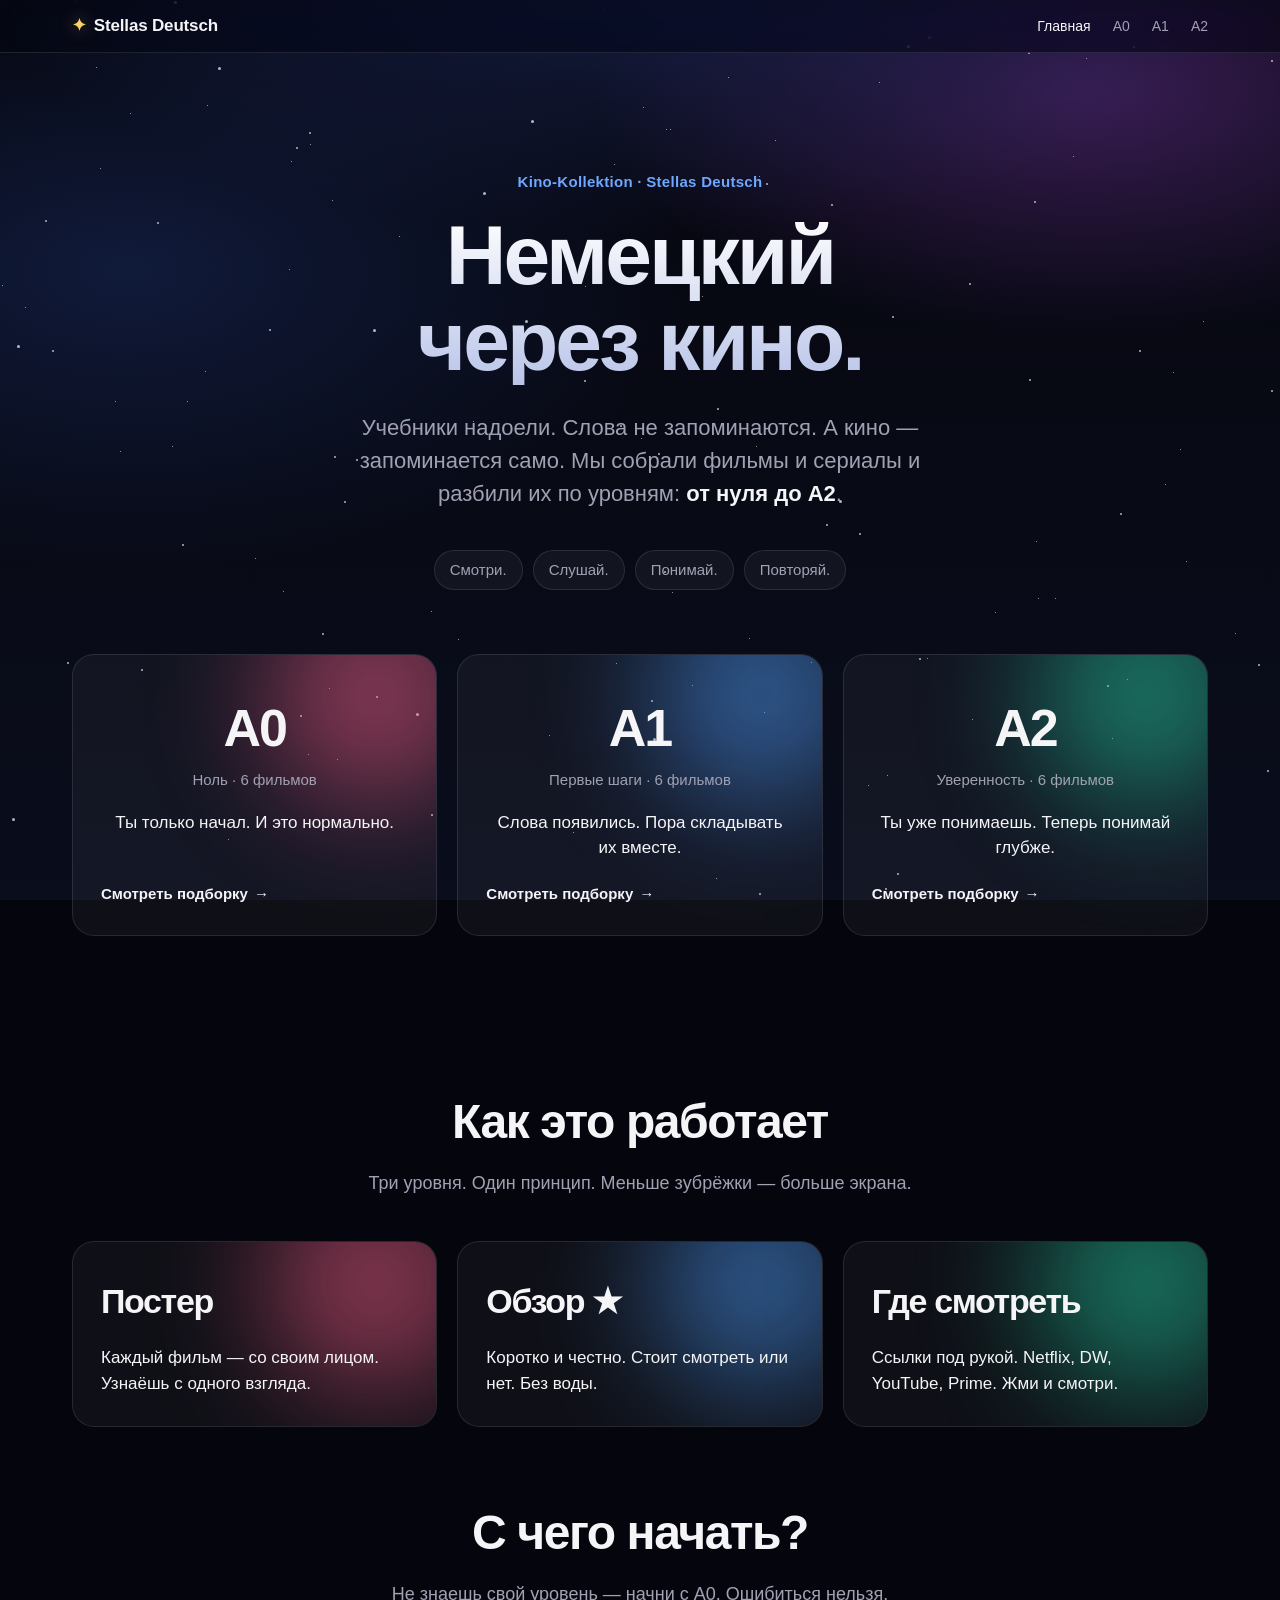
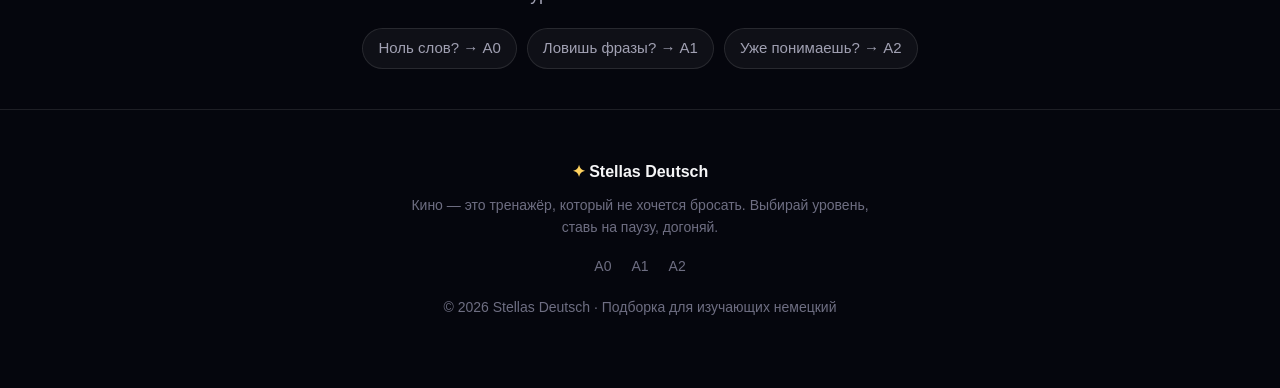
==== index.html @ bd238e07 "Stellas Deutsch — Kino-Kollektion for German A0/A1/A2 Apple-style, star-themed film catalog with per" ====
<!DOCTYPE html>
<html lang="ru">
<head>
  <meta charset="UTF-8" />
  <meta name="viewport" content="width=device-width, initial-scale=1.0" />
  <title>Stellas Deutsch — Кино для немецкого A0·A1·A2</title>
  <meta name="description" content="Подборка фильмов и сериалов для изучения немецкого языка. Уровни A0, A1, A2. Постеры, обзоры, оценки и где смотреть." />
  <link rel="stylesheet" href="assets/style.css" />
</head>
<body>
  <div class="sky"></div>
  <div class="stars"></div>

  <nav class="nav">
    <div class="nav-in">
      <a class="brand" href="index.html"><span class="logo-star">✦</span> Stellas Deutsch</a>
      <div class="nav-links">
        <a href="index.html" class="active">Главная</a>
        <a href="a0.html">A0</a>
        <a href="a1.html">A1</a>
        <a href="a2.html">A2</a>
      </div>
    </div>
  </nav>

  <header class="hero">
    <div class="eyebrow">Kino-Kollektion · Stellas Deutsch</div>
    <h1>Немецкий<br />через кино.</h1>
    <p class="lead">
      Учебники надоели. Слова не запоминаются. А кино — запоминается само.
      Мы собрали фильмы и сериалы и разбили их по уровням: <b>от нуля до A2</b>.
    </p>
    <div class="punch">
      <span>Смотри.</span>
      <span>Слушай.</span>
      <span>Понимай.</span>
      <span>Повторяй.</span>
    </div>

    <section class="wrap">
      <div class="levels-grid" id="level-cards"></div>
    </section>
  </header>

  <main class="wrap">
    <section class="section">
      <div class="section-head">
        <h2>Как это работает</h2>
        <p>Три уровня. Один принцип. Меньше зубрёжки — больше экрана.</p>
      </div>
      <div class="levels-grid" style="margin-top:0">
        <div class="level-card" style="min-height:auto">
          <div class="glow" style="background:#ff5e8a"></div>
          <div class="level-code" style="font-size:34px">Постер</div>
          <div class="ltag">Каждый фильм — со своим лицом. Узнаёшь с одного взгляда.</div>
        </div>
        <div class="level-card" style="min-height:auto">
          <div class="glow" style="background:#4d9fff"></div>
          <div class="level-code" style="font-size:34px">Обзор ★</div>
          <div class="ltag">Коротко и честно. Стоит смотреть или нет. Без воды.</div>
        </div>
        <div class="level-card" style="min-height:auto">
          <div class="glow" style="background:#22d3a6"></div>
          <div class="level-code" style="font-size:34px">Где смотреть</div>
          <div class="ltag">Ссылки под рукой. Netflix, DW, YouTube, Prime. Жми и смотри.</div>
        </div>
      </div>
    </section>

    <section class="section" style="text-align:center;padding-top:30px">
      <div class="section-head" style="margin-bottom:20px">
        <h2>С чего начать?</h2>
        <p>Не знаешь свой уровень — начни с A0. Ошибиться нельзя.</p>
      </div>
      <div class="punch" style="margin-top:8px">
        <span>Ноль слов? → A0</span>
        <span>Ловишь фразы? → A1</span>
        <span>Уже понимаешь? → A2</span>
      </div>
    </section>
  </main>

  <footer class="footer">
    <div class="fbrand"><span style="color:var(--star)">✦</span> Stellas Deutsch</div>
    <div class="fline">Кино — это тренажёр, который не хочется бросать. Выбирай уровень, ставь на паузу, догоняй.</div>
    <div class="fnav">
      <a href="a0.html">A0</a>
      <a href="a1.html">A1</a>
      <a href="a2.html">A2</a>
    </div>
    <div>© 2026 Stellas Deutsch · Подборка для изучающих немецкий</div>
  </footer>

  <script src="assets/data.js"></script>
  <script src="assets/app.js"></script>
  <script>renderLevelCards();</script>
</body>
</html>
---- assets/style.css ----
/* =========================================================
   Stellas Deutsch — Kino
   Apple-стиль · звёздная тематика
   ========================================================= */

:root {
  --bg: #05060d;
  --bg-2: #0a0d1c;
  --ink: #f5f5f7;
  --ink-dim: #a1a1b3;
  --ink-faint: #6e6e82;
  --line: rgba(255, 255, 255, 0.10);
  --card: rgba(255, 255, 255, 0.045);
  --card-hover: rgba(255, 255, 255, 0.075);
  --star: #ffd25f;
  --accent: #6ea8ff;
  --accent-a0: #ff5e8a;
  --accent-a1: #4d9fff;
  --accent-a2: #22d3a6;
  --radius: 22px;
  --maxw: 1180px;
  --ease: cubic-bezier(0.22, 1, 0.36, 1);
}

* { margin: 0; padding: 0; box-sizing: border-box; }

html { scroll-behavior: smooth; }

body {
  font-family: -apple-system, BlinkMacSystemFont, "SF Pro Display",
    "SF Pro Text", "Segoe UI", Roboto, Helvetica, Arial, sans-serif;
  background: var(--bg);
  color: var(--ink);
  line-height: 1.5;
  -webkit-font-smoothing: antialiased;
  text-rendering: optimizeLegibility;
  overflow-x: hidden;
}

a { color: inherit; text-decoration: none; }
img { max-width: 100%; display: block; }

/* ---------- Звёздный фон ---------- */
.sky {
  position: fixed;
  inset: 0;
  z-index: -2;
  background:
    radial-gradient(ellipse 90% 60% at 50% -10%, #1a2350 0%, transparent 60%),
    radial-gradient(ellipse 70% 50% at 85% 10%, #3a1d54 0%, transparent 55%),
    radial-gradient(ellipse 80% 60% at 10% 30%, #101a3a 0%, transparent 55%),
    linear-gradient(180deg, var(--bg) 0%, var(--bg-2) 100%);
}
.stars {
  position: fixed;
  inset: 0;
  z-index: -1;
  pointer-events: none;
}
.stars i {
  position: absolute;
  width: 2px; height: 2px;
  border-radius: 50%;
  background: #fff;
  opacity: 0.7;
  animation: twinkle var(--dur, 4s) var(--ease) infinite alternate;
}
@keyframes twinkle {
  from { opacity: 0.15; transform: scale(0.6); }
  to   { opacity: 0.95; transform: scale(1.15); }
}
.shooting {
  position: absolute;
  width: 120px; height: 1px;
  background: linear-gradient(90deg, #fff, transparent);
  opacity: 0;
  filter: drop-shadow(0 0 6px #fff);
}

/* ---------- Навигация ---------- */
.nav {
  position: sticky;
  top: 0;
  z-index: 100;
  backdrop-filter: saturate(180%) blur(20px);
  -webkit-backdrop-filter: saturate(180%) blur(20px);
  background: rgba(6, 8, 16, 0.62);
  border-bottom: 1px solid var(--line);
}
.nav-in {
  max-width: var(--maxw);
  margin: 0 auto;
  padding: 0 22px;
  height: 52px;
  display: flex;
  align-items: center;
  gap: 26px;
}
.brand {
  font-weight: 600;
  letter-spacing: -0.01em;
  display: flex;
  align-items: center;
  gap: 8px;
  font-size: 17px;
}
.brand .logo-star { color: var(--star); filter: drop-shadow(0 0 8px rgba(255,210,95,.5)); }
.nav-links {
  display: flex;
  gap: 22px;
  margin-left: auto;
  font-size: 14px;
  color: var(--ink-dim);
}
.nav-links a { transition: color 0.2s; }
.nav-links a:hover, .nav-links a.active { color: var(--ink); }

/* ---------- Общий контейнер ---------- */
.wrap { max-width: var(--maxw); margin: 0 auto; padding: 0 22px; }

/* ---------- Hero ---------- */
.hero {
  text-align: center;
  padding: 118px 22px 70px;
  position: relative;
}
.eyebrow {
  font-size: 15px;
  font-weight: 600;
  letter-spacing: 0.02em;
  color: var(--accent);
  margin-bottom: 18px;
}
.hero h1 {
  font-size: clamp(40px, 7vw, 84px);
  line-height: 1.03;
  font-weight: 700;
  letter-spacing: -0.035em;
  background: linear-gradient(180deg, #fff 0%, #b9c4e8 100%);
  -webkit-background-clip: text;
  background-clip: text;
  color: transparent;
}
.hero .lead {
  max-width: 620px;
  margin: 26px auto 0;
  font-size: clamp(18px, 2.4vw, 22px);
  color: var(--ink-dim);
  line-height: 1.5;
}
.hero .lead b { color: var(--ink); font-weight: 600; }

/* Kicker-строчки в стиле Шынгыса */
.punch {
  margin: 40px auto 0;
  display: flex;
  flex-wrap: wrap;
  gap: 10px;
  justify-content: center;
  max-width: 640px;
}
.punch span {
  font-size: 15px;
  padding: 8px 15px;
  border: 1px solid var(--line);
  border-radius: 999px;
  color: var(--ink-dim);
  background: var(--card);
}

/* ---------- Кнопки уровней (главная) ---------- */
.levels-grid {
  display: grid;
  grid-template-columns: repeat(3, 1fr);
  gap: 20px;
  margin-top: 64px;
}
.level-card {
  position: relative;
  border: 1px solid var(--line);
  border-radius: var(--radius);
  padding: 34px 28px 30px;
  background: var(--card);
  overflow: hidden;
  transition: transform 0.5s var(--ease), border-color 0.4s, background 0.4s;
  display: flex;
  flex-direction: column;
  min-height: 260px;
}
.level-card:hover {
  transform: translateY(-6px);
  border-color: rgba(255,255,255,0.22);
  background: var(--card-hover);
}
.level-card .glow {
  position: absolute;
  width: 220px; height: 220px;
  border-radius: 50%;
  filter: blur(60px);
  opacity: 0.5;
  top: -70px; right: -50px;
  z-index: 0;
}
.level-card > * { position: relative; z-index: 1; }
.level-code {
  font-size: 52px;
  font-weight: 700;
  letter-spacing: -0.04em;
}
.level-card .lname { font-size: 15px; color: var(--ink-dim); margin-top: 2px; }
.level-card .ltag { margin-top: 18px; font-size: 17px; color: var(--ink); font-weight: 500; }
.level-card .go {
  margin-top: auto;
  padding-top: 22px;
  font-size: 15px;
  font-weight: 600;
  display: inline-flex;
  align-items: center;
  gap: 6px;
}
.level-card .go .arrow { transition: transform 0.3s var(--ease); }
.level-card:hover .go .arrow { transform: translateX(5px); }

/* ---------- Заголовок секции ---------- */
.section { padding: 80px 0 40px; }
.section-head { text-align: center; margin-bottom: 44px; }
.section-head h2 {
  font-size: clamp(30px, 4.5vw, 48px);
  font-weight: 700;
  letter-spacing: -0.03em;
}
.section-head p { color: var(--ink-dim); margin-top: 12px; font-size: 18px; }

/* ---------- Шапка уровня (страницы A0/A1/A2) ---------- */
.level-hero {
  text-align: center;
  padding: 96px 22px 54px;
  position: relative;
}
.level-badge {
  display: inline-flex;
  align-items: center;
  gap: 8px;
  font-size: 14px;
  font-weight: 600;
  padding: 7px 16px;
  border-radius: 999px;
  border: 1px solid var(--line);
  background: var(--card);
  margin-bottom: 22px;
}
.level-hero h1 {
  font-size: clamp(46px, 9vw, 120px);
  font-weight: 700;
  letter-spacing: -0.045em;
  line-height: 0.95;
}
.level-hero .sub { font-size: clamp(19px, 3vw, 26px); font-weight: 600; margin-top: 12px; }
.level-hero .intro {
  max-width: 640px;
  margin: 24px auto 0;
  color: var(--ink-dim);
  font-size: 18px;
  line-height: 1.6;
}

/* ---------- Панель управления (сортировка/фильтр) ---------- */
.controls {
  position: sticky;
  top: 52px;
  z-index: 50;
  backdrop-filter: saturate(180%) blur(18px);
  -webkit-backdrop-filter: saturate(180%) blur(18px);
  background: rgba(6, 8, 16, 0.55);
  border-top: 1px solid var(--line);
  border-bottom: 1px solid var(--line);
  padding: 14px 0;
  margin-bottom: 34px;
}
.controls-in {
  max-width: var(--maxw);
  margin: 0 auto;
  padding: 0 22px;
  display: flex;
  flex-wrap: wrap;
  align-items: center;
  gap: 12px;
}
.search {
  flex: 1 1 210px;
  min-width: 180px;
  position: relative;
}
.search input {
  width: 100%;
  background: var(--card);
  border: 1px solid var(--line);
  color: var(--ink);
  border-radius: 12px;
  padding: 11px 14px 11px 38px;
  font-size: 15px;
  font-family: inherit;
  transition: border-color 0.2s, background 0.2s;
}
.search input:focus { outline: none; border-color: var(--accent); background: rgba(255,255,255,0.07); }
.search input::placeholder { color: var(--ink-faint); }
.search .ico {
  position: absolute; left: 13px; top: 50%;
  transform: translateY(-50%);
  color: var(--ink-faint); font-size: 15px;
}

.select-wrap { position: relative; }
.select-wrap::after {
  content: "▾";
  position: absolute; right: 13px; top: 50%;
  transform: translateY(-50%);
  pointer-events: none;
  color: var(--ink-faint);
  font-size: 12px;
}
select {
  appearance: none;
  -webkit-appearance: none;
  background: var(--card);
  border: 1px solid var(--line);
  color: var(--ink);
  border-radius: 12px;
  padding: 11px 34px 11px 14px;
  font-size: 15px;
  font-family: inherit;
  cursor: pointer;
  transition: border-color 0.2s;
}
select:focus { outline: none; border-color: var(--accent); }
select option { background: #12162a; color: var(--ink); }

/* Фильтр-чипы по жанрам */
.chips { display: flex; flex-wrap: wrap; gap: 8px; margin: 0 auto 30px; }
.chip {
  font-size: 14px;
  padding: 8px 15px;
  border-radius: 999px;
  border: 1px solid var(--line);
  background: var(--card);
  color: var(--ink-dim);
  cursor: pointer;
  transition: all 0.2s var(--ease);
  white-space: nowrap;
}
.chip:hover { color: var(--ink); border-color: rgba(255,255,255,0.25); }
.chip.active {
  background: var(--ink);
  color: #05060d;
  border-color: var(--ink);
  font-weight: 600;
}

.result-count { font-size: 14px; color: var(--ink-faint); margin-left: auto; }

/* ---------- Сетка карточек ---------- */
.grid {
  display: grid;
  grid-template-columns: repeat(auto-fill, minmax(300px, 1fr));
  gap: 24px;
  padding-bottom: 90px;
}
.card {
  border: 1px solid var(--line);
  border-radius: var(--radius);
  overflow: hidden;
  background: var(--card);
  transition: transform 0.5s var(--ease), border-color 0.4s, background 0.4s;
  display: flex;
  flex-direction: column;
  opacity: 0;
  transform: translateY(18px);
  animation: rise 0.6s var(--ease) forwards;
}
@keyframes rise { to { opacity: 1; transform: translateY(0); } }
.card:hover {
  transform: translateY(-7px);
  border-color: rgba(255,255,255,0.22);
  background: var(--card-hover);
}

/* Постер (генерируется CSS-градиентом) */
.poster {
  position: relative;
  aspect-ratio: 3 / 4;
  display: flex;
  align-items: center;
  justify-content: center;
  overflow: hidden;
}
.poster .grad { position: absolute; inset: 0; }
.poster .grain {
  position: absolute; inset: 0;
  background:
    radial-gradient(1px 1px at 20% 30%, rgba(255,255,255,.9), transparent),
    radial-gradient(1px 1px at 70% 20%, rgba(255,255,255,.7), transparent),
    radial-gradient(1px 1px at 40% 70%, rgba(255,255,255,.8), transparent),
    radial-gradient(1px 1px at 85% 60%, rgba(255,255,255,.6), transparent),
    radial-gradient(1.5px 1.5px at 55% 45%, rgba(255,255,255,.9), transparent),
    radial-gradient(1px 1px at 15% 80%, rgba(255,255,255,.7), transparent);
}
.poster .glyph {
  position: relative;
  font-size: 78px;
  filter: drop-shadow(0 6px 20px rgba(0,0,0,.35));
  transition: transform 0.6s var(--ease);
}
.card:hover .poster .glyph { transform: scale(1.12) translateY(-4px); }
.poster .lvl-tag {
  position: absolute;
  top: 14px; left: 14px;
  font-size: 12px;
  font-weight: 700;
  letter-spacing: 0.02em;
  padding: 5px 11px;
  border-radius: 999px;
  background: rgba(0,0,0,0.4);
  backdrop-filter: blur(6px);
  border: 1px solid rgba(255,255,255,0.25);
}
.poster .title-plate {
  position: absolute;
  left: 0; right: 0; bottom: 0;
  padding: 40px 16px 14px;
  background: linear-gradient(0deg, rgba(0,0,0,.72), transparent);
}
.poster .title-plate .t { font-size: 20px; font-weight: 700; letter-spacing: -0.01em; }
.poster .title-plate .tr { font-size: 13px; color: rgba(255,255,255,0.75); margin-top: 1px; }

/* Тело карточки */
.card-body { padding: 16px 18px 20px; display: flex; flex-direction: column; flex: 1; }
.meta-row {
  display: flex;
  align-items: center;
  gap: 10px;
  font-size: 13px;
  color: var(--ink-faint);
  margin-bottom: 12px;
  flex-wrap: wrap;
}
.meta-row .dot { width: 3px; height: 3px; border-radius: 50%; background: currentColor; }
.genre-pill {
  font-size: 12px;
  color: var(--ink-dim);
  border: 1px solid var(--line);
  padding: 3px 9px;
  border-radius: 999px;
}

/* Рейтинг звёздами */
.rating { display: flex; align-items: center; gap: 8px; margin-bottom: 12px; }
.stars-row { display: inline-flex; gap: 2px; }
.stars-row .s { font-size: 15px; color: rgba(255,255,255,0.18); position: relative; }
.stars-row .s.full { color: var(--star); }
.stars-row .s.half {
  color: rgba(255,255,255,0.18);
}
.stars-row .s.half::before {
  content: "★";
  position: absolute; left: 0; top: 0;
  width: 50%; overflow: hidden;
  color: var(--star);
}
.rating .num { font-size: 14px; font-weight: 600; color: var(--ink); }

.review { font-size: 14.5px; color: var(--ink-dim); line-height: 1.62; flex: 1; }

/* Ссылки где смотреть */
.watch { margin-top: 18px; }
.watch-label { font-size: 12px; color: var(--ink-faint); margin-bottom: 8px; letter-spacing: 0.03em; }
.watch-links { display: flex; flex-wrap: wrap; gap: 8px; }
.watch-links a {
  font-size: 13px;
  font-weight: 500;
  padding: 8px 13px;
  border-radius: 10px;
  border: 1px solid var(--line);
  background: rgba(255,255,255,0.03);
  color: var(--ink);
  transition: all 0.2s var(--ease);
  display: inline-flex;
  align-items: center;
  gap: 6px;
}
.watch-links a:hover { background: var(--ink); color: #05060d; border-color: var(--ink); }
.watch-links a .ext { opacity: 0.5; font-size: 11px; }
.watch-links a:hover .ext { opacity: 0.7; }

/* Пусто */
.empty {
  text-align: center;
  padding: 80px 20px;
  color: var(--ink-faint);
  grid-column: 1 / -1;
}
.empty .big { font-size: 22px; color: var(--ink-dim); margin-bottom: 8px; font-weight: 600; }

/* ---------- Футер ---------- */
.footer {
  border-top: 1px solid var(--line);
  padding: 50px 22px 70px;
  text-align: center;
  color: var(--ink-faint);
  font-size: 14px;
}
.footer .fbrand { color: var(--ink); font-weight: 600; font-size: 16px; margin-bottom: 10px; }
.footer .fline { max-width: 460px; margin: 0 auto 18px; line-height: 1.6; }
.footer .fnav { display: flex; gap: 20px; justify-content: center; margin-bottom: 20px; }
.footer .fnav a:hover { color: var(--ink); }

/* ---------- Адаптив ---------- */
@media (max-width: 760px) {
  .levels-grid { grid-template-columns: 1fr; }
  .nav-links { gap: 16px; }
  .result-count { width: 100%; margin: 4px 0 0; text-align: right; }
  .hero { padding-top: 84px; }
}

@media (prefers-reduced-motion: reduce) {
  * { animation: none !important; scroll-behavior: auto; }
  .card { opacity: 1; transform: none; }
}
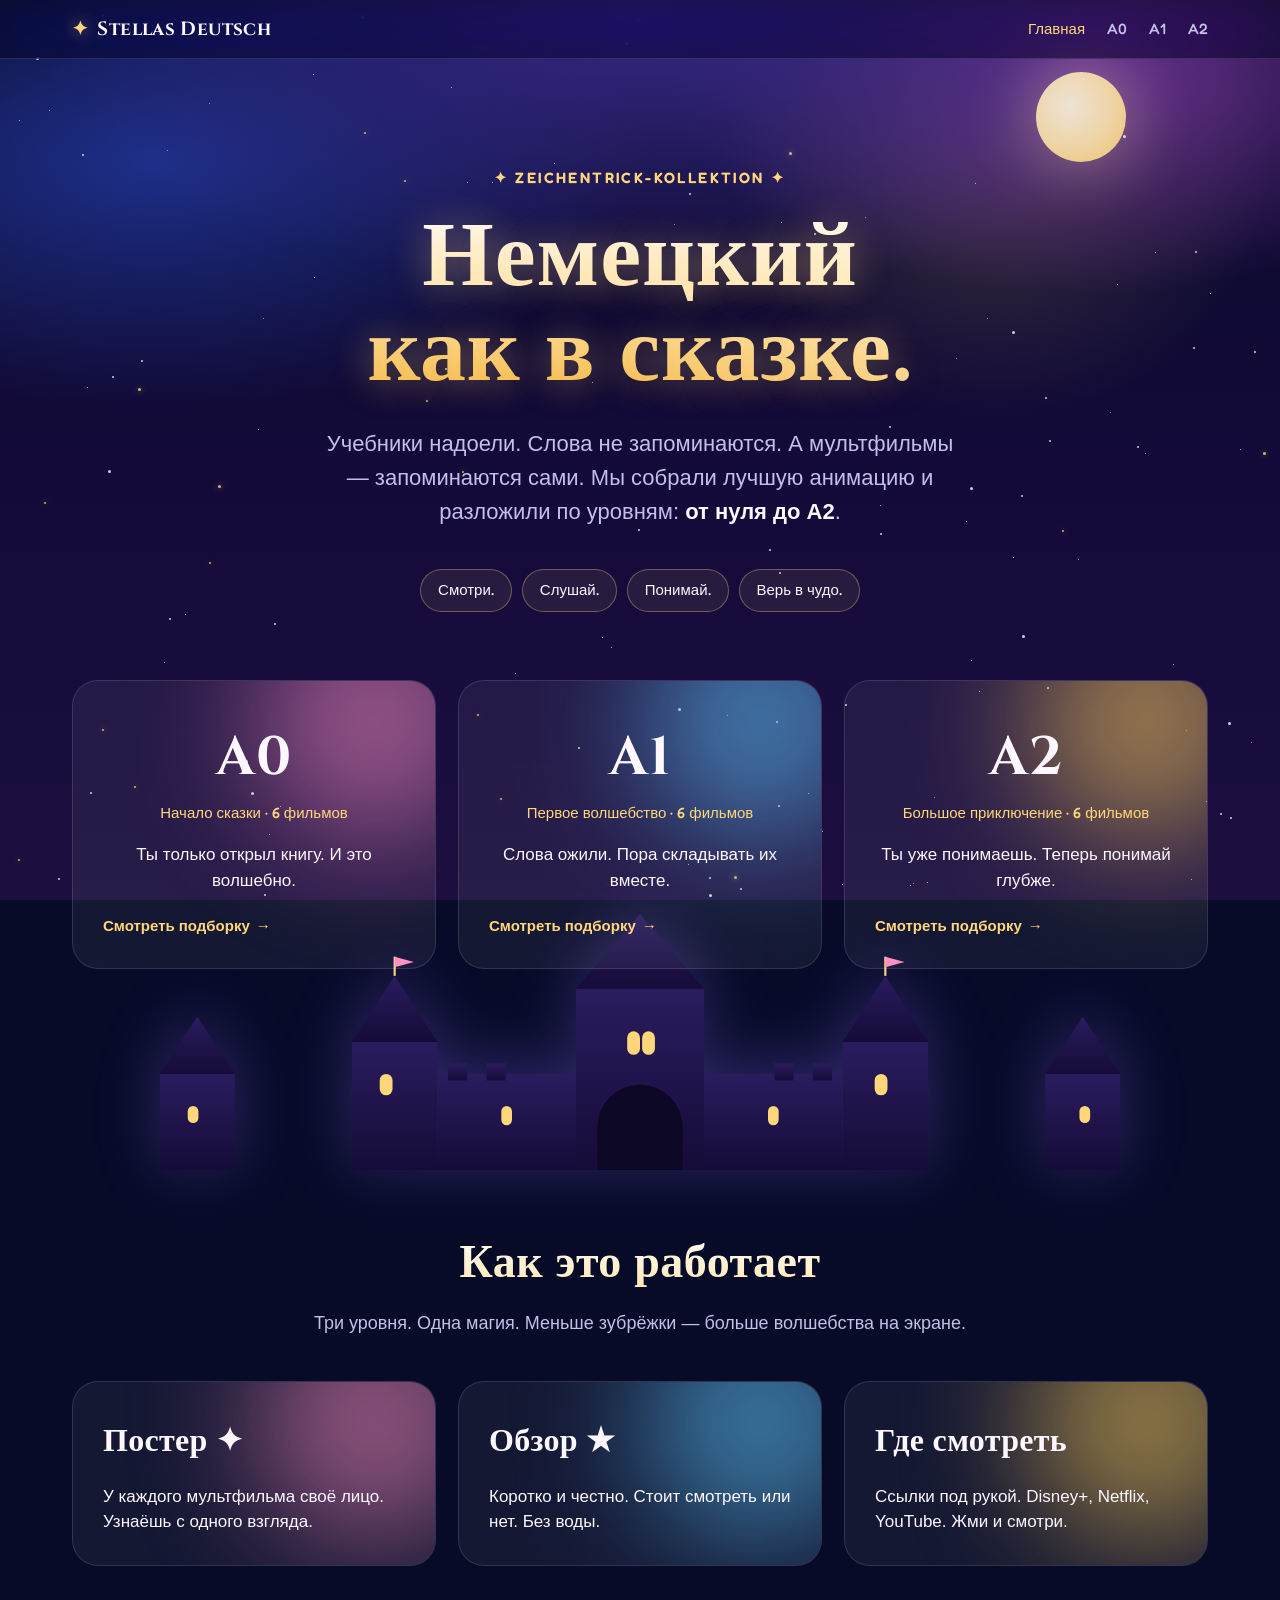
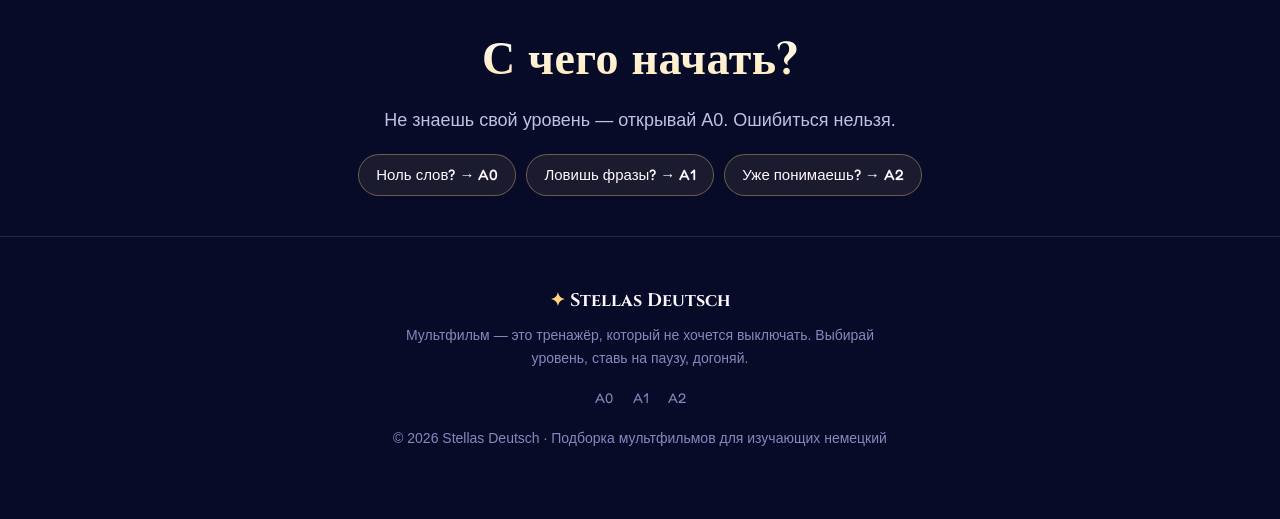
==== commit d2159543: "Re-theme to magical Disney style; swap catalog to cartoons - Fairytale night sky: moon, gold sparkle" ====
--- a/index.html
+++ b/index.html
@@ -3,8 +3,11 @@
 <head>
   <meta charset="UTF-8" />
   <meta name="viewport" content="width=device-width, initial-scale=1.0" />
-  <title>Stellas Deutsch — Кино для немецкого A0·A1·A2</title>
-  <meta name="description" content="Подборка фильмов и сериалов для изучения немецкого языка. Уровни A0, A1, A2. Постеры, обзоры, оценки и где смотреть." />
+  <title>Stellas Deutsch — Мультфильмы для немецкого A0·A1·A2</title>
+  <meta name="description" content="Волшебная подборка мультфильмов для изучения немецкого языка. Уровни A0, A1, A2. Постеры, обзоры, оценки и где смотреть." />
+  <link rel="preconnect" href="https://fonts.googleapis.com" />
+  <link rel="preconnect" href="https://fonts.gstatic.com" crossorigin />
+  <link href="https://fonts.googleapis.com/css2?family=Cinzel:wght@600;700&family=Fredoka:wght@400;500;600;700&display=swap" rel="stylesheet" />
   <link rel="stylesheet" href="assets/style.css" />
 </head>
 <body>
@@ -24,53 +27,111 @@
   </nav>
 
   <header class="hero">
-    <div class="eyebrow">Kino-Kollektion · Stellas Deutsch</div>
-    <h1>Немецкий<br />через кино.</h1>
+    <div class="eyebrow">✦ Zeichentrick-Kollektion ✦</div>
+    <h1>Немецкий<br />как в сказке.<span class="shine" aria-hidden="true">Немецкий<br />как в сказке.</span></h1>
     <p class="lead">
-      Учебники надоели. Слова не запоминаются. А кино — запоминается само.
-      Мы собрали фильмы и сериалы и разбили их по уровням: <b>от нуля до A2</b>.
+      Учебники надоели. Слова не запоминаются. А мультфильмы — запоминаются сами.
+      Мы собрали лучшую анимацию и разложили по уровням: <b>от нуля до A2</b>.
     </p>
     <div class="punch">
       <span>Смотри.</span>
       <span>Слушай.</span>
       <span>Понимай.</span>
-      <span>Повторяй.</span>
+      <span>Верь в чудо.</span>
     </div>
 
     <section class="wrap">
       <div class="levels-grid" id="level-cards"></div>
     </section>
+
+    <!-- Замок -->
+    <div class="castle" aria-hidden="true">
+      <svg viewBox="0 0 1200 240" preserveAspectRatio="xMidYMax meet" xmlns="http://www.w3.org/2000/svg">
+        <defs>
+          <linearGradient id="stone" x1="0" y1="0" x2="0" y2="1">
+            <stop offset="0" stop-color="#2a1c5e"/>
+            <stop offset="1" stop-color="#160b38"/>
+          </linearGradient>
+        </defs>
+        <g fill="url(#stone)">
+          <!-- боковые башни -->
+          <rect x="150" y="150" width="70" height="90"/>
+          <polygon points="150,150 185,96 220,150"/>
+          <rect x="980" y="150" width="70" height="90"/>
+          <polygon points="980,150 1015,96 1050,150"/>
+          <!-- средние башни -->
+          <rect x="330" y="120" width="80" height="120"/>
+          <polygon points="330,120 370,58 410,120"/>
+          <rect x="790" y="120" width="80" height="120"/>
+          <polygon points="790,120 830,58 870,120"/>
+          <!-- корпус -->
+          <rect x="410" y="150" width="380" height="90"/>
+          <!-- центральная башня -->
+          <rect x="540" y="70" width="120" height="170"/>
+          <polygon points="540,70 600,0 660,70"/>
+          <!-- зубцы на корпусе -->
+          <rect x="420" y="140" width="18" height="16"/>
+          <rect x="456" y="140" width="18" height="16"/>
+          <rect x="726" y="140" width="18" height="16"/>
+          <rect x="762" y="140" width="18" height="16"/>
+          <!-- ворота -->
+          <path d="M560 240 v-40 a40 40 0 0 1 80 0 v40 z" fill="#0d0726"/>
+        </g>
+        <!-- флаги -->
+        <g stroke="#ffd77a" stroke-width="2">
+          <line x1="600" y1="0" x2="600" y2="-22"/>
+          <line x1="370" y1="58" x2="370" y2="40"/>
+          <line x1="830" y1="58" x2="830" y2="40"/>
+        </g>
+        <g fill="#ff8ac2">
+          <polygon points="600,-22 622,-15 600,-8"/>
+          <polygon points="370,40 388,45 370,50"/>
+          <polygon points="830,40 848,45 830,50"/>
+        </g>
+        <!-- светящиеся окна -->
+        <g fill="#ffd77a">
+          <rect x="588" y="110" width="12" height="22" rx="6"/>
+          <rect x="602" y="110" width="12" height="22" rx="6"/>
+          <rect x="356" y="150" width="12" height="20" rx="6"/>
+          <rect x="820" y="150" width="12" height="20" rx="6"/>
+          <rect x="176" y="180" width="10" height="16" rx="5"/>
+          <rect x="1012" y="180" width="10" height="16" rx="5"/>
+          <rect x="470" y="180" width="10" height="18" rx="5"/>
+          <rect x="720" y="180" width="10" height="18" rx="5"/>
+        </g>
+      </svg>
+    </div>
   </header>
 
   <main class="wrap">
     <section class="section">
       <div class="section-head">
         <h2>Как это работает</h2>
-        <p>Три уровня. Один принцип. Меньше зубрёжки — больше экрана.</p>
+        <p>Три уровня. Одна магия. Меньше зубрёжки — больше волшебства на экране.</p>
       </div>
       <div class="levels-grid" style="margin-top:0">
         <div class="level-card" style="min-height:auto">
-          <div class="glow" style="background:#ff5e8a"></div>
-          <div class="level-code" style="font-size:34px">Постер</div>
-          <div class="ltag">Каждый фильм — со своим лицом. Узнаёшь с одного взгляда.</div>
+          <div class="glow" style="background:#ff8ac2"></div>
+          <div class="level-code" style="font-size:32px">Постер ✦</div>
+          <div class="ltag">У каждого мультфильма своё лицо. Узнаёшь с одного взгляда.</div>
         </div>
         <div class="level-card" style="min-height:auto">
-          <div class="glow" style="background:#4d9fff"></div>
-          <div class="level-code" style="font-size:34px">Обзор ★</div>
+          <div class="glow" style="background:#5cc8ff"></div>
+          <div class="level-code" style="font-size:32px">Обзор ★</div>
           <div class="ltag">Коротко и честно. Стоит смотреть или нет. Без воды.</div>
         </div>
         <div class="level-card" style="min-height:auto">
-          <div class="glow" style="background:#22d3a6"></div>
-          <div class="level-code" style="font-size:34px">Где смотреть</div>
-          <div class="ltag">Ссылки под рукой. Netflix, DW, YouTube, Prime. Жми и смотри.</div>
+          <div class="glow" style="background:#ffce54"></div>
+          <div class="level-code" style="font-size:32px">Где смотреть</div>
+          <div class="ltag">Ссылки под рукой. Disney+, Netflix, YouTube. Жми и смотри.</div>
         </div>
       </div>
     </section>
 
-    <section class="section" style="text-align:center;padding-top:30px">
+    <section class="section" style="text-align:center;padding-top:20px">
       <div class="section-head" style="margin-bottom:20px">
         <h2>С чего начать?</h2>
-        <p>Не знаешь свой уровень — начни с A0. Ошибиться нельзя.</p>
+        <p>Не знаешь свой уровень — открывай A0. Ошибиться нельзя.</p>
       </div>
       <div class="punch" style="margin-top:8px">
         <span>Ноль слов? → A0</span>
@@ -81,14 +142,14 @@
   </main>
 
   <footer class="footer">
-    <div class="fbrand"><span style="color:var(--star)">✦</span> Stellas Deutsch</div>
-    <div class="fline">Кино — это тренажёр, который не хочется бросать. Выбирай уровень, ставь на паузу, догоняй.</div>
+    <div class="fbrand"><span style="color:var(--gold)">✦</span> Stellas Deutsch</div>
+    <div class="fline">Мультфильм — это тренажёр, который не хочется выключать. Выбирай уровень, ставь на паузу, догоняй.</div>
     <div class="fnav">
       <a href="a0.html">A0</a>
       <a href="a1.html">A1</a>
       <a href="a2.html">A2</a>
     </div>
-    <div>© 2026 Stellas Deutsch · Подборка для изучающих немецкий</div>
+    <div>© 2026 Stellas Deutsch · Подборка мультфильмов для изучающих немецкий</div>
   </footer>
 
   <script src="assets/data.js"></script>
--- a/assets/style.css
+++ b/assets/style.css
@@ -1,34 +1,38 @@
 /* =========================================================
-   Stellas Deutsch — Kino
-   Apple-стиль · звёздная тематика
+   Stellas Deutsch — Zeichentrick
+   Disney-стиль · волшебное ночное небо, замок, фейерверки
    ========================================================= */
 
 :root {
-  --bg: #05060d;
-  --bg-2: #0a0d1c;
-  --ink: #f5f5f7;
-  --ink-dim: #a1a1b3;
-  --ink-faint: #6e6e82;
-  --line: rgba(255, 255, 255, 0.10);
-  --card: rgba(255, 255, 255, 0.045);
-  --card-hover: rgba(255, 255, 255, 0.075);
-  --star: #ffd25f;
-  --accent: #6ea8ff;
-  --accent-a0: #ff5e8a;
-  --accent-a1: #4d9fff;
-  --accent-a2: #22d3a6;
-  --radius: 22px;
+  --bg: #070b28;
+  --bg-2: #140a3a;
+  --ink: #fdf7ff;
+  --ink-dim: #c3bfe6;
+  --ink-faint: #8c85bd;
+  --line: rgba(255, 255, 255, 0.12);
+  --card: rgba(255, 255, 255, 0.055);
+  --card-hover: rgba(255, 255, 255, 0.09);
+  --gold: #ffd77a;
+  --gold-deep: #f4b73f;
+  --pink: #ff8ac2;
+  --sky: #6ec9ff;
+  --accent: #8db4ff;
+  --accent-a0: #ff8ac2;
+  --accent-a1: #5cc8ff;
+  --accent-a2: #ffce54;
+  --radius: 26px;
   --maxw: 1180px;
   --ease: cubic-bezier(0.22, 1, 0.36, 1);
+  --font-display: "Fredoka", -apple-system, "Segoe UI", sans-serif;
+  --font-fairy: "Cinzel", Georgia, serif;
 }
 
 * { margin: 0; padding: 0; box-sizing: border-box; }
-
 html { scroll-behavior: smooth; }
 
 body {
-  font-family: -apple-system, BlinkMacSystemFont, "SF Pro Display",
-    "SF Pro Text", "Segoe UI", Roboto, Helvetica, Arial, sans-serif;
+  font-family: -apple-system, BlinkMacSystemFont, "SF Pro Text",
+    "Segoe UI", Roboto, Helvetica, Arial, sans-serif;
   background: var(--bg);
   color: var(--ink);
   line-height: 1.5;
@@ -36,491 +40,456 @@
   text-rendering: optimizeLegibility;
   overflow-x: hidden;
 }
-
 a { color: inherit; text-decoration: none; }
 img { max-width: 100%; display: block; }
 
-/* ---------- Звёздный фон ---------- */
+/* ---------- Волшебное небо ---------- */
 .sky {
   position: fixed;
   inset: 0;
-  z-index: -2;
+  z-index: -3;
   background:
-    radial-gradient(ellipse 90% 60% at 50% -10%, #1a2350 0%, transparent 60%),
-    radial-gradient(ellipse 70% 50% at 85% 10%, #3a1d54 0%, transparent 55%),
-    radial-gradient(ellipse 80% 60% at 10% 30%, #101a3a 0%, transparent 55%),
-    linear-gradient(180deg, var(--bg) 0%, var(--bg-2) 100%);
-}
-.stars {
-  position: fixed;
-  inset: 0;
-  z-index: -1;
-  pointer-events: none;
-}
+    radial-gradient(ellipse 80% 55% at 50% 0%, #3a2a8c 0%, transparent 60%),
+    radial-gradient(ellipse 60% 45% at 85% 8%, #6a2f8f 0%, transparent 55%),
+    radial-gradient(ellipse 70% 50% at 12% 18%, #1e2f8a 0%, transparent 55%),
+    radial-gradient(circle at 78% 16%, rgba(255,215,122,0.20) 0%, transparent 22%),
+    linear-gradient(180deg, var(--bg) 0%, var(--bg-2) 55%, #1c0f3f 100%);
+}
+/* Луна */
+.sky::after {
+  content: "";
+  position: absolute;
+  top: 8%; right: 12%;
+  width: 90px; height: 90px;
+  border-radius: 50%;
+  background: radial-gradient(circle at 38% 38%, #fff7e0, #ffe6a8 55%, #ffd16a);
+  box-shadow: 0 0 60px 12px rgba(255, 224, 160, 0.35);
+  opacity: 0.9;
+}
+.stars { position: fixed; inset: 0; z-index: -2; pointer-events: none; }
 .stars i {
   position: absolute;
-  width: 2px; height: 2px;
   border-radius: 50%;
   background: #fff;
-  opacity: 0.7;
+  opacity: 0.8;
   animation: twinkle var(--dur, 4s) var(--ease) infinite alternate;
 }
+.stars i.gold { background: var(--gold); box-shadow: 0 0 6px rgba(255,215,122,.8); }
 @keyframes twinkle {
-  from { opacity: 0.15; transform: scale(0.6); }
-  to   { opacity: 0.95; transform: scale(1.15); }
-}
-.shooting {
+  from { opacity: 0.15; transform: scale(0.5); }
+  to   { opacity: 1; transform: scale(1.2); }
+}
+/* Летящая пыльца/звезда с хвостом (Tinker Bell) */
+.pixie {
   position: absolute;
-  width: 120px; height: 1px;
-  background: linear-gradient(90deg, #fff, transparent);
+  width: 4px; height: 4px;
+  border-radius: 50%;
+  background: var(--gold);
+  box-shadow: 0 0 10px 3px rgba(255, 215, 122, 0.9);
   opacity: 0;
-  filter: drop-shadow(0 0 6px #fff);
-}
+}
+/* Фейерверк */
+.firework { position: absolute; width: 6px; height: 6px; }
+.firework span {
+  position: absolute; left: 0; top: 0;
+  width: 4px; height: 4px; border-radius: 50%;
+  opacity: 0;
+}
+
+/* Силуэт замка внизу героя */
+.castle {
+  position: absolute;
+  left: 0; right: 0; bottom: -1px;
+  width: 100%;
+  z-index: 0;
+  pointer-events: none;
+  filter: drop-shadow(0 -6px 30px rgba(120, 90, 220, 0.35));
+}
+.castle svg { width: 100%; height: auto; display: block; }
 
 /* ---------- Навигация ---------- */
 .nav {
-  position: sticky;
-  top: 0;
-  z-index: 100;
-  backdrop-filter: saturate(180%) blur(20px);
-  -webkit-backdrop-filter: saturate(180%) blur(20px);
-  background: rgba(6, 8, 16, 0.62);
+  position: sticky; top: 0; z-index: 100;
+  backdrop-filter: saturate(180%) blur(18px);
+  -webkit-backdrop-filter: saturate(180%) blur(18px);
+  background: rgba(9, 8, 34, 0.6);
   border-bottom: 1px solid var(--line);
 }
 .nav-in {
-  max-width: var(--maxw);
-  margin: 0 auto;
-  padding: 0 22px;
-  height: 52px;
-  display: flex;
-  align-items: center;
-  gap: 26px;
+  max-width: var(--maxw); margin: 0 auto;
+  padding: 0 22px; height: 58px;
+  display: flex; align-items: center; gap: 26px;
 }
 .brand {
-  font-weight: 600;
-  letter-spacing: -0.01em;
-  display: flex;
-  align-items: center;
-  gap: 8px;
-  font-size: 17px;
-}
-.brand .logo-star { color: var(--star); filter: drop-shadow(0 0 8px rgba(255,210,95,.5)); }
+  font-family: var(--font-fairy);
+  font-weight: 700;
+  letter-spacing: 0.02em;
+  display: flex; align-items: center; gap: 9px;
+  font-size: 19px;
+}
+.brand .logo-star {
+  color: var(--gold);
+  filter: drop-shadow(0 0 8px rgba(255,215,122,.7));
+  animation: sparkle 2.4s ease-in-out infinite;
+}
+@keyframes sparkle {
+  0%, 100% { transform: scale(1) rotate(0); opacity: 1; }
+  50% { transform: scale(1.25) rotate(18deg); opacity: 0.85; }
+}
 .nav-links {
-  display: flex;
-  gap: 22px;
-  margin-left: auto;
-  font-size: 14px;
-  color: var(--ink-dim);
+  display: flex; gap: 22px; margin-left: auto;
+  font-size: 15px; color: var(--ink-dim);
+  font-family: var(--font-display); font-weight: 500;
 }
 .nav-links a { transition: color 0.2s; }
-.nav-links a:hover, .nav-links a.active { color: var(--ink); }
-
-/* ---------- Общий контейнер ---------- */
+.nav-links a:hover, .nav-links a.active { color: var(--gold); }
+
 .wrap { max-width: var(--maxw); margin: 0 auto; padding: 0 22px; }
 
 /* ---------- Hero ---------- */
 .hero {
   text-align: center;
-  padding: 118px 22px 70px;
+  padding: 108px 22px 200px;
   position: relative;
 }
 .eyebrow {
-  font-size: 15px;
-  font-weight: 600;
-  letter-spacing: 0.02em;
-  color: var(--accent);
-  margin-bottom: 18px;
+  font-family: var(--font-display);
+  font-size: 15px; font-weight: 600;
+  letter-spacing: 0.16em; text-transform: uppercase;
+  color: var(--gold);
+  margin-bottom: 20px;
 }
 .hero h1 {
-  font-size: clamp(40px, 7vw, 84px);
-  line-height: 1.03;
+  font-family: var(--font-fairy);
+  font-size: clamp(44px, 8vw, 92px);
+  line-height: 1.04;
   font-weight: 700;
-  letter-spacing: -0.035em;
-  background: linear-gradient(180deg, #fff 0%, #b9c4e8 100%);
+  letter-spacing: 0.01em;
+  background: linear-gradient(180deg, #fff 0%, #ffe9b8 45%, var(--gold-deep) 100%);
   -webkit-background-clip: text;
   background-clip: text;
   color: transparent;
-}
+  position: relative;
+  text-shadow: 0 2px 40px rgba(255, 210, 120, 0.25);
+}
+/* золотой блик, бегущий по заголовку */
+.hero h1 .shine {
+  background: linear-gradient(110deg, transparent 20%, #fffbe9 48%, transparent 60%);
+  -webkit-background-clip: text; background-clip: text; color: transparent;
+  position: absolute; inset: 0;
+  background-size: 250% 100%;
+  animation: shine 5s linear infinite;
+  pointer-events: none;
+}
+@keyframes shine { from { background-position: 200% 0; } to { background-position: -60% 0; } }
+
 .hero .lead {
-  max-width: 620px;
-  margin: 26px auto 0;
+  max-width: 640px; margin: 26px auto 0;
   font-size: clamp(18px, 2.4vw, 22px);
-  color: var(--ink-dim);
-  line-height: 1.5;
+  color: var(--ink-dim); line-height: 1.55;
 }
 .hero .lead b { color: var(--ink); font-weight: 600; }
 
-/* Kicker-строчки в стиле Шынгыса */
 .punch {
   margin: 40px auto 0;
-  display: flex;
-  flex-wrap: wrap;
-  gap: 10px;
-  justify-content: center;
-  max-width: 640px;
+  display: flex; flex-wrap: wrap; gap: 10px;
+  justify-content: center; max-width: 640px;
 }
 .punch span {
-  font-size: 15px;
-  padding: 8px 15px;
-  border: 1px solid var(--line);
-  border-radius: 999px;
-  color: var(--ink-dim);
-  background: var(--card);
+  font-family: var(--font-display); font-weight: 500;
+  font-size: 15px; padding: 9px 17px;
+  border: 1px solid rgba(255,215,122,0.35);
+  border-radius: 999px; color: var(--ink);
+  background: rgba(255, 215, 122, 0.08);
 }
 
 /* ---------- Кнопки уровней (главная) ---------- */
 .levels-grid {
-  display: grid;
-  grid-template-columns: repeat(3, 1fr);
-  gap: 20px;
-  margin-top: 64px;
+  display: grid; grid-template-columns: repeat(3, 1fr);
+  gap: 22px; margin-top: 68px; position: relative; z-index: 1;
 }
 .level-card {
   position: relative;
   border: 1px solid var(--line);
   border-radius: var(--radius);
-  padding: 34px 28px 30px;
+  padding: 36px 30px 30px;
   background: var(--card);
   overflow: hidden;
-  transition: transform 0.5s var(--ease), border-color 0.4s, background 0.4s;
-  display: flex;
-  flex-direction: column;
-  min-height: 260px;
+  transition: transform 0.5s var(--ease), border-color 0.4s, background 0.4s, box-shadow 0.4s;
+  display: flex; flex-direction: column;
+  min-height: 268px;
 }
 .level-card:hover {
-  transform: translateY(-6px);
-  border-color: rgba(255,255,255,0.22);
+  transform: translateY(-8px);
+  border-color: rgba(255,215,122,0.5);
   background: var(--card-hover);
+  box-shadow: 0 24px 60px -22px rgba(120, 80, 220, 0.6);
 }
 .level-card .glow {
-  position: absolute;
-  width: 220px; height: 220px;
-  border-radius: 50%;
-  filter: blur(60px);
-  opacity: 0.5;
-  top: -70px; right: -50px;
-  z-index: 0;
+  position: absolute; width: 240px; height: 240px;
+  border-radius: 50%; filter: blur(64px); opacity: 0.55;
+  top: -80px; right: -60px; z-index: 0;
 }
 .level-card > * { position: relative; z-index: 1; }
 .level-code {
-  font-size: 52px;
-  font-weight: 700;
-  letter-spacing: -0.04em;
-}
-.level-card .lname { font-size: 15px; color: var(--ink-dim); margin-top: 2px; }
+  font-family: var(--font-fairy);
+  font-size: 54px; font-weight: 700; letter-spacing: 0.01em;
+}
+.level-card .lname {
+  font-family: var(--font-display); font-weight: 500;
+  font-size: 15px; color: var(--gold); margin-top: 4px;
+}
 .level-card .ltag { margin-top: 18px; font-size: 17px; color: var(--ink); font-weight: 500; }
 .level-card .go {
-  margin-top: auto;
-  padding-top: 22px;
-  font-size: 15px;
-  font-weight: 600;
-  display: inline-flex;
-  align-items: center;
-  gap: 6px;
+  margin-top: auto; padding-top: 22px;
+  font-family: var(--font-display); font-weight: 600;
+  font-size: 15px; display: inline-flex; align-items: center; gap: 6px;
+  color: var(--gold);
 }
 .level-card .go .arrow { transition: transform 0.3s var(--ease); }
-.level-card:hover .go .arrow { transform: translateX(5px); }
-
-/* ---------- Заголовок секции ---------- */
-.section { padding: 80px 0 40px; }
+.level-card:hover .go .arrow { transform: translateX(6px); }
+
+/* ---------- Секции ---------- */
+.section { padding: 60px 0 40px; position: relative; z-index: 1; }
 .section-head { text-align: center; margin-bottom: 44px; }
 .section-head h2 {
-  font-size: clamp(30px, 4.5vw, 48px);
-  font-weight: 700;
-  letter-spacing: -0.03em;
+  font-family: var(--font-fairy);
+  font-size: clamp(30px, 4.5vw, 46px);
+  font-weight: 700; letter-spacing: 0.01em;
+  background: linear-gradient(180deg, #fff, #ffe4a8);
+  -webkit-background-clip: text; background-clip: text; color: transparent;
 }
 .section-head p { color: var(--ink-dim); margin-top: 12px; font-size: 18px; }
 
-/* ---------- Шапка уровня (страницы A0/A1/A2) ---------- */
-.level-hero {
-  text-align: center;
-  padding: 96px 22px 54px;
-  position: relative;
-}
+/* ---------- Шапка уровня ---------- */
+.level-hero { text-align: center; padding: 92px 22px 52px; position: relative; }
 .level-badge {
-  display: inline-flex;
-  align-items: center;
-  gap: 8px;
-  font-size: 14px;
-  font-weight: 600;
-  padding: 7px 16px;
-  border-radius: 999px;
-  border: 1px solid var(--line);
-  background: var(--card);
-  margin-bottom: 22px;
+  display: inline-flex; align-items: center; gap: 8px;
+  font-family: var(--font-display); font-weight: 500;
+  font-size: 14px; padding: 8px 17px; border-radius: 999px;
+  border: 1px solid rgba(255,215,122,0.35);
+  background: rgba(255,215,122,0.08); margin-bottom: 22px;
 }
 .level-hero h1 {
-  font-size: clamp(46px, 9vw, 120px);
-  font-weight: 700;
-  letter-spacing: -0.045em;
-  line-height: 0.95;
-}
-.level-hero .sub { font-size: clamp(19px, 3vw, 26px); font-weight: 600; margin-top: 12px; }
+  font-family: var(--font-fairy);
+  font-size: clamp(56px, 10vw, 128px);
+  font-weight: 700; letter-spacing: 0.02em; line-height: 0.98;
+}
+.level-hero .sub {
+  font-family: var(--font-display); font-weight: 500;
+  font-size: clamp(19px, 3vw, 26px); margin-top: 14px; color: var(--gold);
+}
 .level-hero .intro {
-  max-width: 640px;
-  margin: 24px auto 0;
-  color: var(--ink-dim);
-  font-size: 18px;
-  line-height: 1.6;
-}
-
-/* ---------- Панель управления (сортировка/фильтр) ---------- */
+  max-width: 650px; margin: 22px auto 0;
+  color: var(--ink-dim); font-size: 18px; line-height: 1.6;
+}
+
+/* ---------- Панель управления ---------- */
 .controls {
-  position: sticky;
-  top: 52px;
-  z-index: 50;
-  backdrop-filter: saturate(180%) blur(18px);
-  -webkit-backdrop-filter: saturate(180%) blur(18px);
-  background: rgba(6, 8, 16, 0.55);
+  position: sticky; top: 58px; z-index: 50;
+  backdrop-filter: saturate(180%) blur(16px);
+  -webkit-backdrop-filter: saturate(180%) blur(16px);
+  background: rgba(9, 8, 34, 0.55);
   border-top: 1px solid var(--line);
   border-bottom: 1px solid var(--line);
-  padding: 14px 0;
-  margin-bottom: 34px;
+  padding: 14px 0; margin-bottom: 34px;
 }
 .controls-in {
-  max-width: var(--maxw);
-  margin: 0 auto;
-  padding: 0 22px;
-  display: flex;
-  flex-wrap: wrap;
-  align-items: center;
-  gap: 12px;
-}
-.search {
-  flex: 1 1 210px;
-  min-width: 180px;
-  position: relative;
-}
+  max-width: var(--maxw); margin: 0 auto; padding: 0 22px;
+  display: flex; flex-wrap: wrap; align-items: center; gap: 12px;
+}
+.search { flex: 1 1 210px; min-width: 180px; position: relative; }
 .search input {
-  width: 100%;
-  background: var(--card);
-  border: 1px solid var(--line);
-  color: var(--ink);
-  border-radius: 12px;
-  padding: 11px 14px 11px 38px;
-  font-size: 15px;
-  font-family: inherit;
+  width: 100%; background: var(--card);
+  border: 1px solid var(--line); color: var(--ink);
+  border-radius: 14px; padding: 12px 14px 12px 40px;
+  font-size: 15px; font-family: inherit;
   transition: border-color 0.2s, background 0.2s;
 }
-.search input:focus { outline: none; border-color: var(--accent); background: rgba(255,255,255,0.07); }
+.search input:focus { outline: none; border-color: var(--gold); background: rgba(255,215,122,0.06); }
 .search input::placeholder { color: var(--ink-faint); }
-.search .ico {
-  position: absolute; left: 13px; top: 50%;
-  transform: translateY(-50%);
-  color: var(--ink-faint); font-size: 15px;
-}
+.search .ico { position: absolute; left: 14px; top: 50%; transform: translateY(-50%); color: var(--gold); font-size: 15px; }
 
 .select-wrap { position: relative; }
 .select-wrap::after {
-  content: "▾";
-  position: absolute; right: 13px; top: 50%;
-  transform: translateY(-50%);
-  pointer-events: none;
-  color: var(--ink-faint);
-  font-size: 12px;
+  content: "▾"; position: absolute; right: 14px; top: 50%;
+  transform: translateY(-50%); pointer-events: none;
+  color: var(--gold); font-size: 12px;
 }
 select {
-  appearance: none;
-  -webkit-appearance: none;
-  background: var(--card);
-  border: 1px solid var(--line);
-  color: var(--ink);
-  border-radius: 12px;
-  padding: 11px 34px 11px 14px;
-  font-size: 15px;
-  font-family: inherit;
-  cursor: pointer;
-  transition: border-color 0.2s;
-}
-select:focus { outline: none; border-color: var(--accent); }
-select option { background: #12162a; color: var(--ink); }
-
-/* Фильтр-чипы по жанрам */
+  appearance: none; -webkit-appearance: none;
+  background: var(--card); border: 1px solid var(--line);
+  color: var(--ink); border-radius: 14px;
+  padding: 12px 36px 12px 15px; font-size: 15px;
+  font-family: inherit; cursor: pointer; transition: border-color 0.2s;
+}
+select:focus { outline: none; border-color: var(--gold); }
+select option { background: #180f42; color: var(--ink); }
+
 .chips { display: flex; flex-wrap: wrap; gap: 8px; margin: 0 auto 30px; }
 .chip {
-  font-size: 14px;
-  padding: 8px 15px;
-  border-radius: 999px;
-  border: 1px solid var(--line);
-  background: var(--card);
-  color: var(--ink-dim);
-  cursor: pointer;
-  transition: all 0.2s var(--ease);
-  white-space: nowrap;
-}
-.chip:hover { color: var(--ink); border-color: rgba(255,255,255,0.25); }
+  font-family: var(--font-display); font-weight: 500;
+  font-size: 14px; padding: 9px 16px; border-radius: 999px;
+  border: 1px solid var(--line); background: var(--card);
+  color: var(--ink-dim); cursor: pointer;
+  transition: all 0.2s var(--ease); white-space: nowrap;
+}
+.chip:hover { color: var(--ink); border-color: rgba(255,215,122,0.5); }
 .chip.active {
-  background: var(--ink);
-  color: #05060d;
-  border-color: var(--ink);
-  font-weight: 600;
-}
-
-.result-count { font-size: 14px; color: var(--ink-faint); margin-left: auto; }
+  background: linear-gradient(180deg, var(--gold), var(--gold-deep));
+  color: #2a1b00; border-color: var(--gold); font-weight: 600;
+  box-shadow: 0 6px 20px -6px rgba(255, 200, 90, 0.7);
+}
+
+.result-count {
+  font-family: var(--font-display);
+  font-size: 14px; color: var(--ink-faint); margin-left: auto;
+}
 
 /* ---------- Сетка карточек ---------- */
 .grid {
   display: grid;
   grid-template-columns: repeat(auto-fill, minmax(300px, 1fr));
-  gap: 24px;
-  padding-bottom: 90px;
+  gap: 26px; padding-bottom: 90px; position: relative; z-index: 1;
 }
 .card {
   border: 1px solid var(--line);
-  border-radius: var(--radius);
-  overflow: hidden;
+  border-radius: var(--radius); overflow: hidden;
   background: var(--card);
-  transition: transform 0.5s var(--ease), border-color 0.4s, background 0.4s;
-  display: flex;
-  flex-direction: column;
-  opacity: 0;
-  transform: translateY(18px);
+  transition: transform 0.5s var(--ease), border-color 0.4s, background 0.4s, box-shadow 0.4s;
+  display: flex; flex-direction: column;
+  opacity: 0; transform: translateY(18px);
   animation: rise 0.6s var(--ease) forwards;
 }
 @keyframes rise { to { opacity: 1; transform: translateY(0); } }
 .card:hover {
-  transform: translateY(-7px);
-  border-color: rgba(255,255,255,0.22);
+  transform: translateY(-9px);
+  border-color: rgba(255,215,122,0.45);
   background: var(--card-hover);
-}
-
-/* Постер (генерируется CSS-градиентом) */
+  box-shadow: 0 28px 64px -26px rgba(130, 90, 230, 0.7);
+}
+
 .poster {
-  position: relative;
-  aspect-ratio: 3 / 4;
-  display: flex;
-  align-items: center;
-  justify-content: center;
-  overflow: hidden;
+  position: relative; aspect-ratio: 3 / 4;
+  display: flex; align-items: center; justify-content: center; overflow: hidden;
 }
 .poster .grad { position: absolute; inset: 0; }
 .poster .grain {
   position: absolute; inset: 0;
   background:
-    radial-gradient(1px 1px at 20% 30%, rgba(255,255,255,.9), transparent),
-    radial-gradient(1px 1px at 70% 20%, rgba(255,255,255,.7), transparent),
-    radial-gradient(1px 1px at 40% 70%, rgba(255,255,255,.8), transparent),
-    radial-gradient(1px 1px at 85% 60%, rgba(255,255,255,.6), transparent),
-    radial-gradient(1.5px 1.5px at 55% 45%, rgba(255,255,255,.9), transparent),
-    radial-gradient(1px 1px at 15% 80%, rgba(255,255,255,.7), transparent);
-}
+    radial-gradient(1.5px 1.5px at 20% 30%, rgba(255,255,255,.95), transparent),
+    radial-gradient(1px 1px at 70% 20%, rgba(255,255,255,.8), transparent),
+    radial-gradient(1px 1px at 40% 70%, rgba(255,255,255,.85), transparent),
+    radial-gradient(1.5px 1.5px at 85% 60%, rgba(255,255,255,.7), transparent),
+    radial-gradient(2px 2px at 55% 45%, rgba(255,255,255,.95), transparent),
+    radial-gradient(1px 1px at 15% 82%, rgba(255,255,255,.8), transparent);
+}
+/* мерцающая пыльца поверх постера */
+.poster .sparkle { position: absolute; color: rgba(255,255,255,.9); font-size: 14px; animation: floaty 3.5s ease-in-out infinite; }
+.poster .sparkle.s1 { top: 12%; left: 16%; animation-delay: .2s; }
+.poster .sparkle.s2 { top: 22%; right: 14%; font-size: 11px; animation-delay: 1.1s; }
+.poster .sparkle.s3 { bottom: 34%; left: 22%; font-size: 12px; animation-delay: 2s; }
+@keyframes floaty { 0%,100% { transform: translateY(0) scale(.9); opacity: .5; } 50% { transform: translateY(-6px) scale(1.15); opacity: 1; } }
+
 .poster .glyph {
-  position: relative;
-  font-size: 78px;
-  filter: drop-shadow(0 6px 20px rgba(0,0,0,.35));
+  position: relative; font-size: 82px;
+  filter: drop-shadow(0 8px 22px rgba(0,0,0,.4));
   transition: transform 0.6s var(--ease);
 }
-.card:hover .poster .glyph { transform: scale(1.12) translateY(-4px); }
+.card:hover .poster .glyph { transform: scale(1.14) translateY(-5px) rotate(-3deg); }
 .poster .lvl-tag {
-  position: absolute;
-  top: 14px; left: 14px;
-  font-size: 12px;
-  font-weight: 700;
-  letter-spacing: 0.02em;
-  padding: 5px 11px;
-  border-radius: 999px;
-  background: rgba(0,0,0,0.4);
-  backdrop-filter: blur(6px);
-  border: 1px solid rgba(255,255,255,0.25);
+  position: absolute; top: 14px; left: 14px;
+  font-family: var(--font-display); font-weight: 600;
+  font-size: 12px; letter-spacing: 0.03em;
+  padding: 5px 12px; border-radius: 999px;
+  background: rgba(0,0,0,0.38); backdrop-filter: blur(6px);
+  border: 1px solid rgba(255,255,255,0.3);
 }
 .poster .title-plate {
-  position: absolute;
-  left: 0; right: 0; bottom: 0;
-  padding: 40px 16px 14px;
-  background: linear-gradient(0deg, rgba(0,0,0,.72), transparent);
-}
-.poster .title-plate .t { font-size: 20px; font-weight: 700; letter-spacing: -0.01em; }
-.poster .title-plate .tr { font-size: 13px; color: rgba(255,255,255,0.75); margin-top: 1px; }
-
-/* Тело карточки */
+  position: absolute; left: 0; right: 0; bottom: 0;
+  padding: 42px 16px 15px;
+  background: linear-gradient(0deg, rgba(0,0,0,.78), transparent);
+}
+.poster .title-plate .t {
+  font-family: var(--font-display); font-weight: 600;
+  font-size: 21px; letter-spacing: 0; line-height: 1.15;
+}
+.poster .title-plate .tr { font-size: 13px; color: rgba(255,255,255,0.78); margin-top: 2px; }
+
 .card-body { padding: 16px 18px 20px; display: flex; flex-direction: column; flex: 1; }
 .meta-row {
-  display: flex;
-  align-items: center;
-  gap: 10px;
-  font-size: 13px;
-  color: var(--ink-faint);
-  margin-bottom: 12px;
-  flex-wrap: wrap;
+  display: flex; align-items: center; gap: 10px;
+  font-size: 13px; color: var(--ink-faint);
+  margin-bottom: 12px; flex-wrap: wrap;
 }
 .meta-row .dot { width: 3px; height: 3px; border-radius: 50%; background: currentColor; }
 .genre-pill {
-  font-size: 12px;
-  color: var(--ink-dim);
-  border: 1px solid var(--line);
-  padding: 3px 9px;
-  border-radius: 999px;
-}
-
-/* Рейтинг звёздами */
+  font-family: var(--font-display); font-size: 12px; color: var(--ink-dim);
+  border: 1px solid var(--line); padding: 3px 10px; border-radius: 999px;
+}
+
 .rating { display: flex; align-items: center; gap: 8px; margin-bottom: 12px; }
 .stars-row { display: inline-flex; gap: 2px; }
-.stars-row .s { font-size: 15px; color: rgba(255,255,255,0.18); position: relative; }
-.stars-row .s.full { color: var(--star); }
-.stars-row .s.half {
-  color: rgba(255,255,255,0.18);
-}
+.stars-row .s { font-size: 15px; color: rgba(255,255,255,0.2); position: relative; }
+.stars-row .s.full { color: var(--gold); text-shadow: 0 0 8px rgba(255,215,122,.5); }
 .stars-row .s.half::before {
-  content: "★";
-  position: absolute; left: 0; top: 0;
-  width: 50%; overflow: hidden;
-  color: var(--star);
-}
-.rating .num { font-size: 14px; font-weight: 600; color: var(--ink); }
+  content: "★"; position: absolute; left: 0; top: 0;
+  width: 50%; overflow: hidden; color: var(--gold);
+}
+.rating .num { font-family: var(--font-display); font-size: 14px; font-weight: 600; color: var(--ink); }
 
 .review { font-size: 14.5px; color: var(--ink-dim); line-height: 1.62; flex: 1; }
 
-/* Ссылки где смотреть */
 .watch { margin-top: 18px; }
-.watch-label { font-size: 12px; color: var(--ink-faint); margin-bottom: 8px; letter-spacing: 0.03em; }
+.watch-label {
+  font-family: var(--font-display); font-size: 12px;
+  color: var(--ink-faint); margin-bottom: 8px; letter-spacing: 0.06em; text-transform: uppercase;
+}
 .watch-links { display: flex; flex-wrap: wrap; gap: 8px; }
 .watch-links a {
-  font-size: 13px;
-  font-weight: 500;
-  padding: 8px 13px;
-  border-radius: 10px;
-  border: 1px solid var(--line);
-  background: rgba(255,255,255,0.03);
-  color: var(--ink);
-  transition: all 0.2s var(--ease);
-  display: inline-flex;
-  align-items: center;
-  gap: 6px;
-}
-.watch-links a:hover { background: var(--ink); color: #05060d; border-color: var(--ink); }
-.watch-links a .ext { opacity: 0.5; font-size: 11px; }
-.watch-links a:hover .ext { opacity: 0.7; }
-
-/* Пусто */
-.empty {
-  text-align: center;
-  padding: 80px 20px;
-  color: var(--ink-faint);
-  grid-column: 1 / -1;
-}
-.empty .big { font-size: 22px; color: var(--ink-dim); margin-bottom: 8px; font-weight: 600; }
+  font-family: var(--font-display); font-size: 13px; font-weight: 500;
+  padding: 8px 14px; border-radius: 12px;
+  border: 1px solid var(--line); background: rgba(255,255,255,0.04);
+  color: var(--ink); transition: all 0.2s var(--ease);
+  display: inline-flex; align-items: center; gap: 6px;
+}
+.watch-links a:hover {
+  background: linear-gradient(180deg, var(--gold), var(--gold-deep));
+  color: #2a1b00; border-color: var(--gold);
+}
+.watch-links a .ext { opacity: 0.55; font-size: 11px; }
+
+.empty { text-align: center; padding: 80px 20px; color: var(--ink-faint); grid-column: 1 / -1; }
+.empty .big {
+  font-family: var(--font-fairy); font-size: 24px;
+  color: var(--ink-dim); margin-bottom: 8px; font-weight: 700;
+}
 
 /* ---------- Футер ---------- */
 .footer {
   border-top: 1px solid var(--line);
-  padding: 50px 22px 70px;
-  text-align: center;
-  color: var(--ink-faint);
-  font-size: 14px;
-}
-.footer .fbrand { color: var(--ink); font-weight: 600; font-size: 16px; margin-bottom: 10px; }
-.footer .fline { max-width: 460px; margin: 0 auto 18px; line-height: 1.6; }
-.footer .fnav { display: flex; gap: 20px; justify-content: center; margin-bottom: 20px; }
-.footer .fnav a:hover { color: var(--ink); }
+  padding: 50px 22px 70px; text-align: center;
+  color: var(--ink-faint); font-size: 14px;
+  position: relative; z-index: 1;
+}
+.footer .fbrand {
+  font-family: var(--font-fairy); color: var(--ink);
+  font-weight: 700; font-size: 18px; margin-bottom: 10px;
+}
+.footer .fline { max-width: 480px; margin: 0 auto 18px; line-height: 1.6; }
+.footer .fnav {
+  font-family: var(--font-display);
+  display: flex; gap: 20px; justify-content: center; margin-bottom: 20px;
+}
+.footer .fnav a:hover { color: var(--gold); }
 
 /* ---------- Адаптив ---------- */
 @media (max-width: 760px) {
   .levels-grid { grid-template-columns: 1fr; }
-  .nav-links { gap: 16px; }
+  .nav-links { gap: 15px; }
+  .hero { padding-bottom: 150px; }
   .result-count { width: 100%; margin: 4px 0 0; text-align: right; }
-  .hero { padding-top: 84px; }
-}
-
+}
 @media (prefers-reduced-motion: reduce) {
   * { animation: none !important; scroll-behavior: auto; }
   .card { opacity: 1; transform: none; }
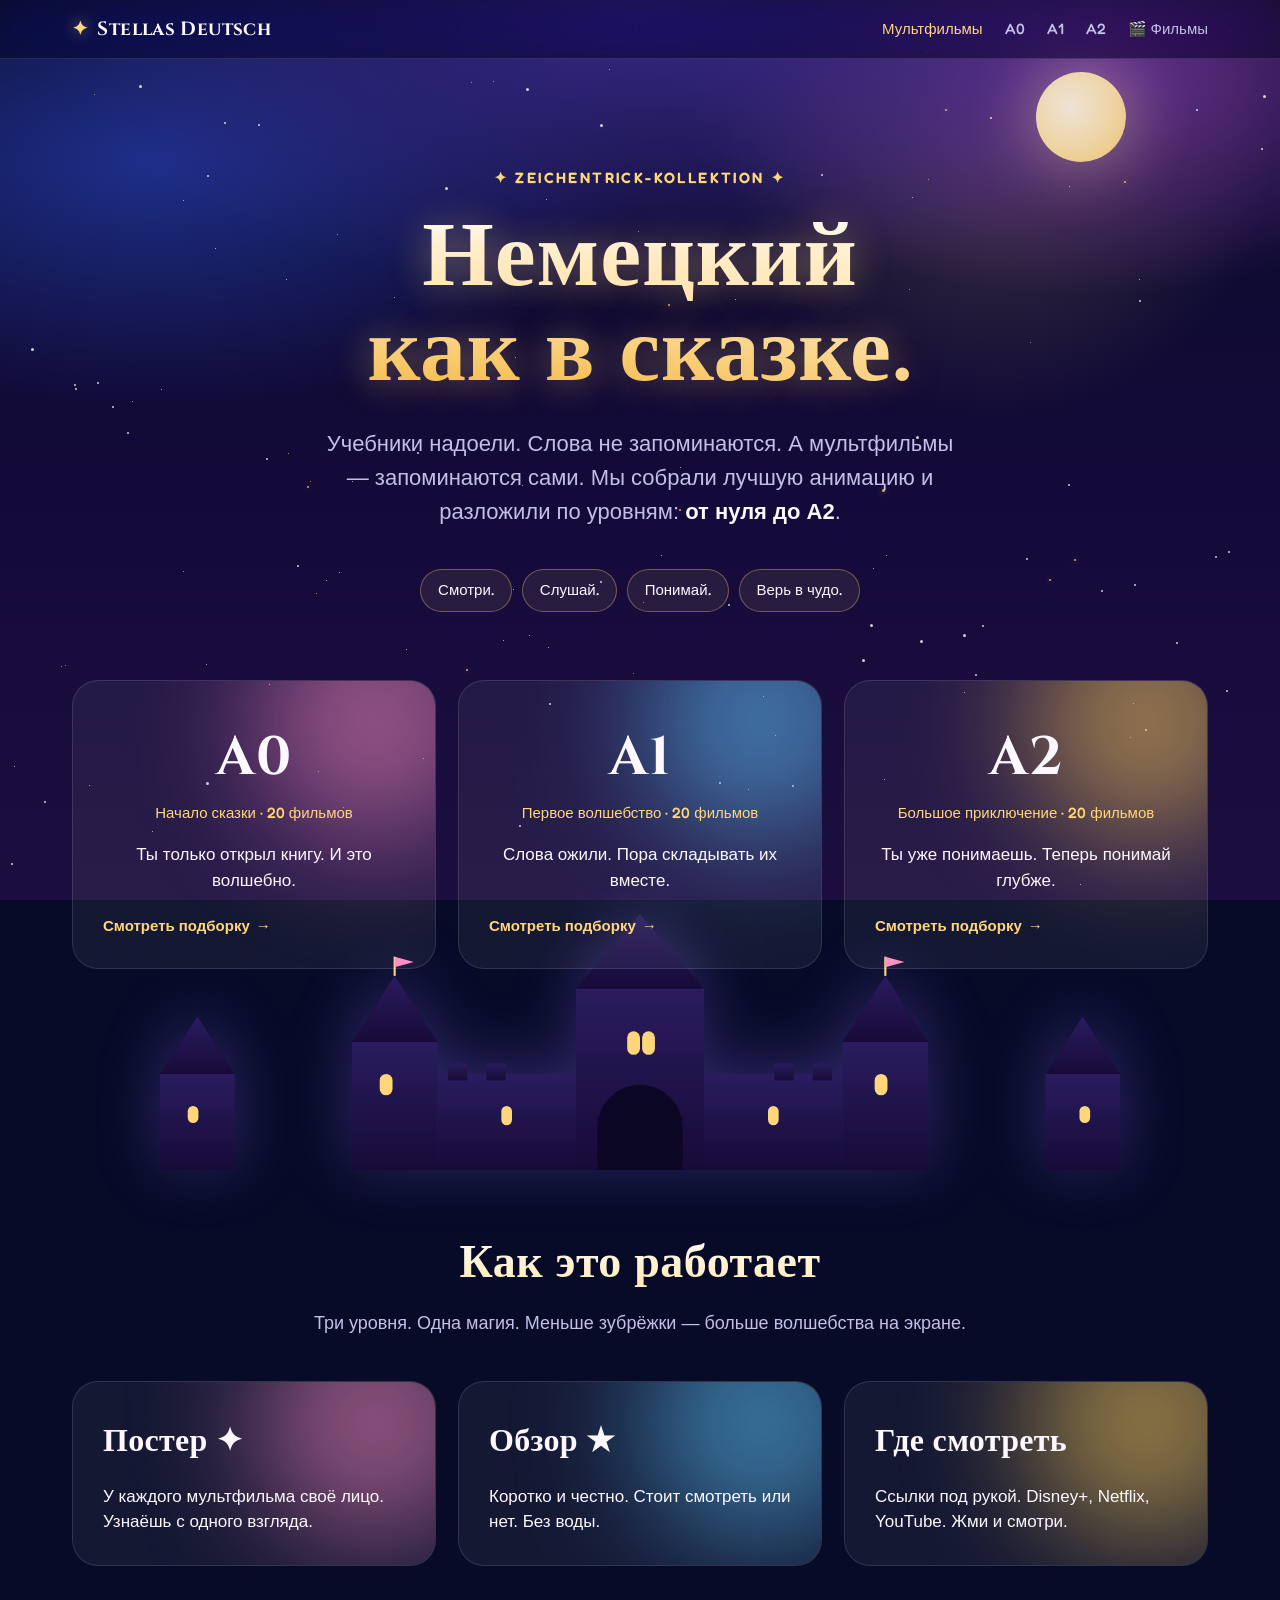
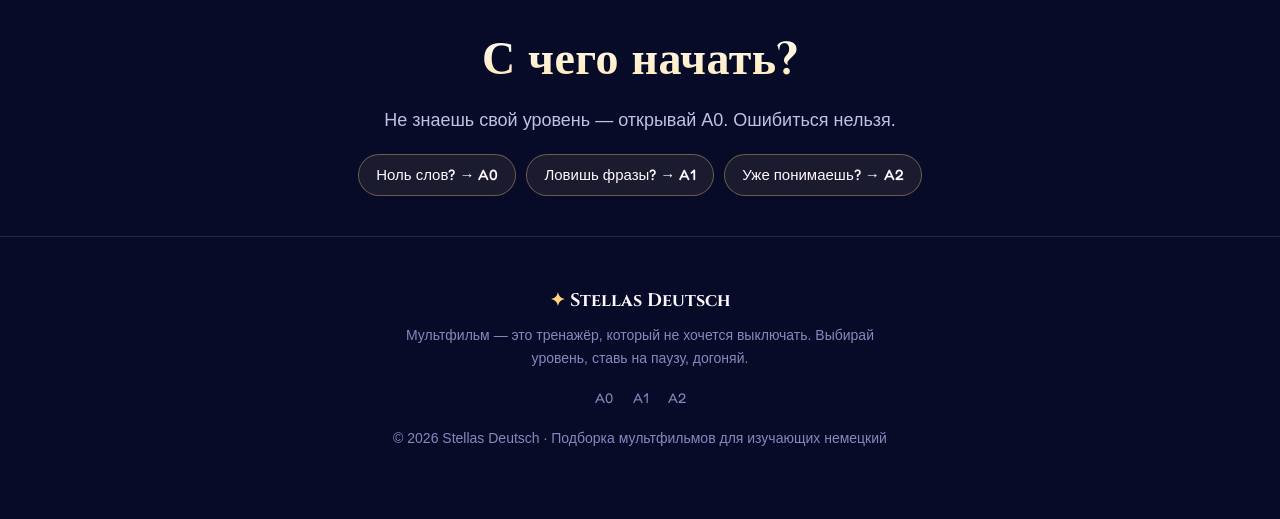
==== commit 638b14c5: "Two sites (Мультфильмы + Фильмы), real Wikimedia posters, 20/level, faster - New /filme/ site: cosmi" ====
--- a/index.html
+++ b/index.html
@@ -7,6 +7,7 @@
   <meta name="description" content="Волшебная подборка мультфильмов для изучения немецкого языка. Уровни A0, A1, A2. Постеры, обзоры, оценки и где смотреть." />
   <link rel="preconnect" href="https://fonts.googleapis.com" />
   <link rel="preconnect" href="https://fonts.gstatic.com" crossorigin />
+  <link rel="preconnect" href="https://upload.wikimedia.org" crossorigin />
   <link href="https://fonts.googleapis.com/css2?family=Cinzel:wght@600;700&family=Fredoka:wght@400;500;600;700&display=swap" rel="stylesheet" />
   <link rel="stylesheet" href="assets/style.css" />
 </head>
@@ -18,10 +19,11 @@
     <div class="nav-in">
       <a class="brand" href="index.html"><span class="logo-star">✦</span> Stellas Deutsch</a>
       <div class="nav-links">
-        <a href="index.html" class="active">Главная</a>
+        <a href="index.html" class="active">Мультфильмы</a>
         <a href="a0.html">A0</a>
         <a href="a1.html">A1</a>
         <a href="a2.html">A2</a>
+        <a href="filme/index.html">🎬 Фильмы</a>
       </div>
     </div>
   </nav>
--- a/assets/style.css
+++ b/assets/style.css
@@ -360,6 +360,8 @@
   display: flex; flex-direction: column;
   opacity: 0; transform: translateY(18px);
   animation: rise 0.6s var(--ease) forwards;
+  content-visibility: auto;
+  contain-intrinsic-size: auto 560px;
 }
 @keyframes rise { to { opacity: 1; transform: translateY(0); } }
 .card:hover {
@@ -370,10 +372,15 @@
 }
 
 .poster {
-  position: relative; aspect-ratio: 3 / 4;
+  position: relative; aspect-ratio: 2 / 3;
   display: flex; align-items: center; justify-content: center; overflow: hidden;
 }
 .poster .grad { position: absolute; inset: 0; }
+.poster .poster-img {
+  position: absolute; inset: 0; z-index: 1;
+  width: 100%; height: 100%; object-fit: cover;
+  background: rgba(0,0,0,0.2);
+}
 .poster .grain {
   position: absolute; inset: 0;
   background:
@@ -398,7 +405,7 @@
 }
 .card:hover .poster .glyph { transform: scale(1.14) translateY(-5px) rotate(-3deg); }
 .poster .lvl-tag {
-  position: absolute; top: 14px; left: 14px;
+  position: absolute; top: 14px; left: 14px; z-index: 3;
   font-family: var(--font-display); font-weight: 600;
   font-size: 12px; letter-spacing: 0.03em;
   padding: 5px 12px; border-radius: 999px;
@@ -406,9 +413,9 @@
   border: 1px solid rgba(255,255,255,0.3);
 }
 .poster .title-plate {
-  position: absolute; left: 0; right: 0; bottom: 0;
+  position: absolute; left: 0; right: 0; bottom: 0; z-index: 2;
   padding: 42px 16px 15px;
-  background: linear-gradient(0deg, rgba(0,0,0,.78), transparent);
+  background: linear-gradient(0deg, rgba(0,0,0,.85), rgba(0,0,0,.5) 45%, transparent);
 }
 .poster .title-plate .t {
   font-family: var(--font-display); font-weight: 600;
